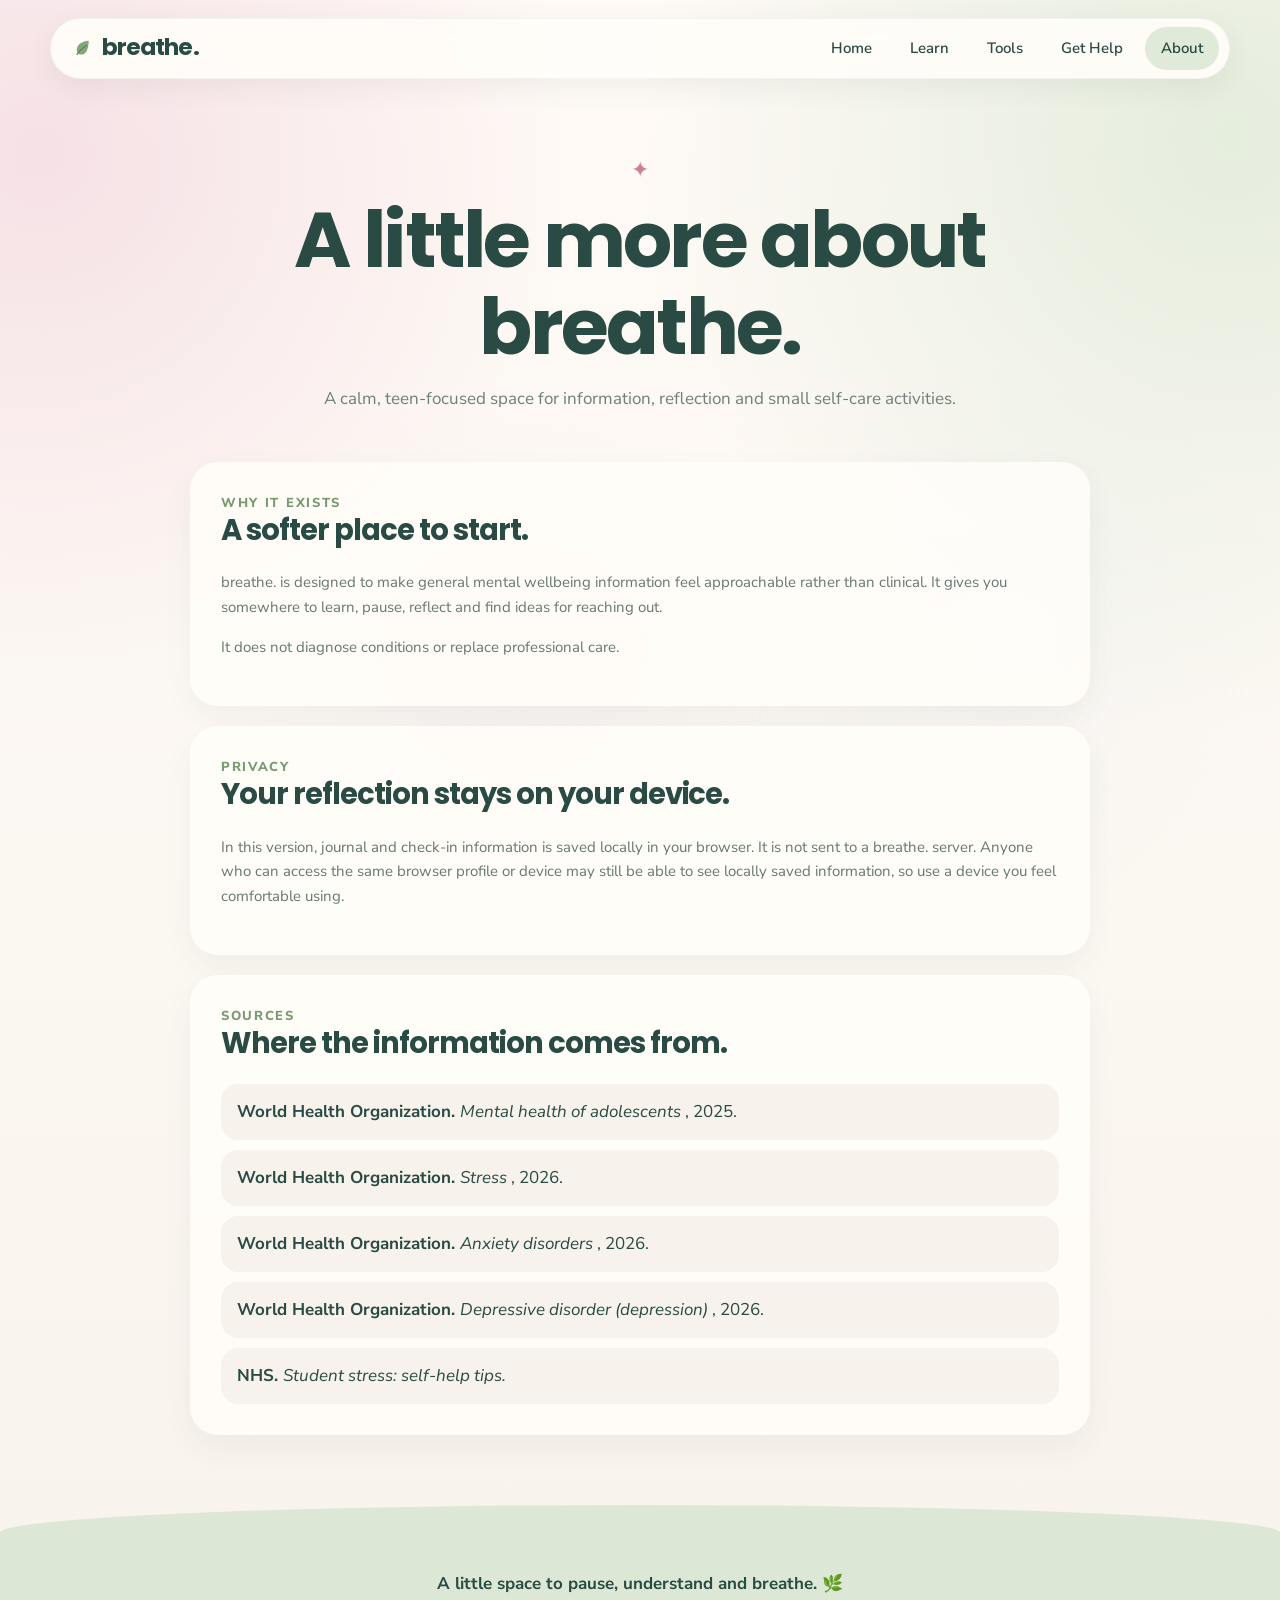
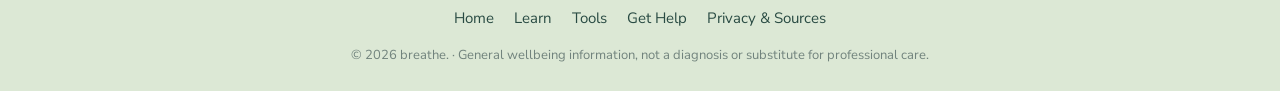
==== about.html @ f7c836f3 "Add files via upload" ====
<!DOCTYPE html>
<html lang="en">
<head>

  <meta charset="UTF-8">

  <meta name="viewport"
        content="width=device-width, initial-scale=1.0">

  <title>About · breathe.</title>

  <meta name="description"
        content="Learn about breathe., privacy and sources.">

  <link rel="stylesheet" href="style.css">

  <script src="script.js" defer></script>

</head>


<body>


<header class="site-header">

  <nav class="navbar" aria-label="Main navigation">


    <a
      class="brand"
      href="index.html"
      aria-label="breathe. home">

      <svg
        class="brand-leaf"
        viewBox="0 0 32 32"
        aria-hidden="true">

        <path
          d="M25.8 5.4C16.2 6.2 8.9 10.5 8.4 18.1c-.3 4.6 2.8 7.8 7 7.5 7.4-.5 10.1-9.2 10.4-20.2Z"
          fill="#86a77c"/>

        <path
          d="M8.6 25.5c3.5-5.2 8-9.2 13.9-13.3"
          fill="none"
          stroke="#587b59"
          stroke-width="1.7"
          stroke-linecap="round"/>

      </svg>

      <span>breathe.</span>

    </a>


    <button
      class="menu-toggle"
      type="button"
      aria-label="Open menu"
      aria-expanded="false">

      <span>☰</span>

    </button>


    <div class="nav-links">

      <a data-page="home" href="index.html">
        Home
      </a>

      <a data-page="learn" href="learn.html">
        Learn
      </a>

      <a data-page="tools" href="tools.html">
        Tools
      </a>

      <a data-page="help" href="support.html">
        Get Help
      </a>

      <a data-page="about" href="about.html">
        About
      </a>

    </div>

  </nav>

</header>



<main>


<section class="inner-hero">

  <span class="spark" aria-hidden="true">
    ✦
  </span>

  <h1>
    A little more about<br>
    breathe.
  </h1>

  <p>
    A calm, teen-focused space for information,
    reflection and small self-care activities.
  </p>

</section>



<section class="about-content">


  <article class="about-block">

    <div class="tool-label">
      WHY IT EXISTS
    </div>

    <h2>
      A softer place to start.
    </h2>

    <p>
      breathe. is designed to make general mental
      wellbeing information feel approachable rather
      than clinical. It gives you somewhere to learn,
      pause, reflect and find ideas for reaching out.
    </p>

    <p>
      It does not diagnose conditions or replace
      professional care.
    </p>

  </article>



  <article class="about-block">

    <div class="tool-label">
      PRIVACY
    </div>

    <h2>
      Your reflection stays on your device.
    </h2>

    <p>
      In this version, journal and check-in information
      is saved locally in your browser. It is not sent
      to a breathe. server.
      Anyone who can access the same browser profile
      or device may still be able to see locally saved
      information, so use a device you feel comfortable using.
    </p>

  </article>



  <article class="about-block">

    <div class="tool-label">
      SOURCES
    </div>

    <h2>
      Where the information comes from.
    </h2>


    <div class="source-list">

      <div class="source-item">

        <strong>
          World Health Organization.
        </strong>

        <em>
          Mental health of adolescents
        </em>,
        2025.

      </div>


      <div class="source-item">

        <strong>
          World Health Organization.
        </strong>

        <em>
          Stress
        </em>,
        2026.

      </div>


      <div class="source-item">

        <strong>
          World Health Organization.
        </strong>

        <em>
          Anxiety disorders
        </em>,
        2026.

      </div>


      <div class="source-item">

        <strong>
          World Health Organization.
        </strong>

        <em>
          Depressive disorder (depression)
        </em>,
        2026.

      </div>


      <div class="source-item">

        <strong>
          NHS.
        </strong>

        <em>
          Student stress: self-help tips.
        </em>

      </div>

    </div>

  </article>


</section>

</main>



<footer class="wave-footer">

  <div class="footer-inner">

    <p class="footer-lead">
      A little space to pause, understand and breathe. 🌿
    </p>

    <div class="footer-links">

      <a href="index.html">Home</a>
      <a href="learn.html">Learn</a>
      <a href="tools.html">Tools</a>
      <a href="support.html">Get Help</a>
      <a href="about.html">Privacy &amp; Sources</a>

    </div>

    <p class="footer-small">
      © <span class="year"></span> breathe.
      · General wellbeing information,
      not a diagnosis or substitute for professional care.
    </p>

  </div>

</footer>


</body>
</html>
---- style.css ----
@import url('https://fonts.googleapis.com/css2?family=Nunito+Sans:wght@400;500;600;700;800&family=Poppins:wght@600;700;800&display=swap');


:root{

  --cream:#fbf7f1;
  --paper:#fffdf9;

  --ink:#294b43;
  --muted:#6d807a;

  --sage:#dfead8;
  --sage-dark:#789a70;

  --pink:#f2d7df;
  --pink-dark:#c7798e;

  --lilac:#e8ddf0;
  --lilac-dark:#9276a8;

  --blue:#d9edf1;
  --blue-dark:#6197a8;

  --peach:#f7e7cf;

  --line:rgba(41,75,67,.10);

  --shadow:
    0 18px 45px rgba(79,91,83,.10);

  --radius:28px;
}



*{
  box-sizing:border-box;
}



html{
  scroll-behavior:smooth;
}



body{

  margin:0;

  min-width:320px;

  background:

    radial-gradient(
      circle at 3% 9%,
      rgba(242,215,223,.72),
      transparent 27%
    ),

    radial-gradient(
      circle at 96% 8%,
      rgba(223,234,216,.82),
      transparent 30%
    ),

    linear-gradient(
      180deg,
      #fffaf6 0%,
      #fbf7f1 58%,
      #f8f2eb 100%
    );

  color:var(--ink);

  font-family:
    "Nunito Sans",
    Arial,
    sans-serif;

  font-size:17px;

  line-height:1.65;
}



body:before{

  content:"";

  position:fixed;

  inset:0;

  pointer-events:none;

  background:

    radial-gradient(
      circle at 40% 72%,
      rgba(232,221,240,.16),
      transparent 26%
    ),

    radial-gradient(
      circle at 78% 72%,
      rgba(217,237,241,.14),
      transparent 24%
    );

  z-index:-1;

}



img{
  max-width:100%;
  display:block;
}



button,
input,
textarea{
  font:inherit;
}



button{
  cursor:pointer;
}



a{
  color:inherit;
}



h1,
h2,
h3,
p{
  margin-top:0;
}



h1,
h2,
h3{

  font-family:
    "Poppins",
    Arial,
    sans-serif;

  line-height:1.12;

  letter-spacing:-.035em;

}



h1{
  font-size:
    clamp(
      48px,
      6.2vw,
      78px
    );
}



h2{
  font-size:
    clamp(
      34px,
      4vw,
      52px
    );
}



h3{
  font-size:25px;
}



.container{
  width:min(
    1180px,
    calc(100% - 48px)
  );

  margin-inline:auto;
}



/* =========================
   NAVIGATION
========================= */

.site-header{

  padding:
    18px
    22px
    0;

  position:relative;

  z-index:20;

}



.navbar{

  width:min(
    1180px,
    100%
  );

  margin:auto;

  min-height:58px;

  padding:
    8px
    10px
    8px
    20px;

  background:
    rgba(
      255,
      253,
      249,
      .91
    );

  border:
    1px solid
    rgba(
      41,
      75,
      67,
      .05
    );

  border-radius:999px;

  box-shadow:
    0 8px 28px
    rgba(
      60,
      74,
      68,
      .07
    );

  display:flex;

  align-items:center;

  justify-content:space-between;

  gap:20px;

  backdrop-filter:blur(12px);

}



.brand{

  display:inline-flex;

  align-items:center;

  gap:9px;

  text-decoration:none;

  font-family:
    "Poppins",
    Arial,
    sans-serif;

  font-weight:700;

  font-size:23px;

  letter-spacing:-.04em;

}



.brand-leaf{

  width:22px;

  height:22px;

  display:block;

}



.nav-links{

  display:flex;

  align-items:center;

  gap:6px;

}



.nav-links a{

  text-decoration:none;

  color:var(--ink);

  font-size:15px;

  font-weight:600;

  padding:
    9px
    16px;

  border-radius:999px;

  transition:
    transform .2s ease,
    background .2s ease;

}



.nav-links a:hover,
.nav-links a:focus-visible{

  background:#f3eee8;

  outline:none;

  transform:translateY(-1px);

}



.nav-links a.current-home{
  background:var(--sage);
}



.nav-links a.current-learn{
  background:var(--sage);
}



.nav-links a.current-tools{
  background:var(--sage);
}



.nav-links a.current-help{
  background:var(--pink);
}



.nav-links a.current-about{
  background:var(--sage);
}



.menu-toggle{

  display:none;

  border:0;

  background:transparent;

  width:44px;

  height:44px;

  border-radius:50%;

  color:var(--ink);

}



.menu-toggle:hover{
  background:#f1ece6;
}



/* =========================
   HOME HERO
========================= */

.page-hero{

  width:min(
    1180px,
    calc(100% - 48px)
  );

  margin:
    0 auto;

}



.home-hero{

  min-height:405px;

  display:grid;

  grid-template-columns:
    1fr
    1.05fr;

  align-items:center;

  gap:50px;

  padding:
    65px
    55px
    35px;

}



.hero-copy{
  position:relative;
  padding-left:0;
}



.eyebrow{

  margin-bottom:22px;

  color:var(--muted);

  font-size:15px;

  letter-spacing:.02em;

}



.spark{

  display:block;

  color:#cf8091;

  font-size:22px;

  line-height:1;

  margin-bottom:10px;

}



.hero-title{

  margin-bottom:20px;

  max-width:560px;

  font-size:
    clamp(
      50px,
      6vw,
      70px
    );

}



.hero-title .soft{
  color:var(--sage-dark);
}



.hero-sub{

  font-size:20px;

  margin-bottom:3px;

  color:#304b46;

}



.hero-question{

  color:var(--muted);

  font-size:16px;

}



.hero-art{

  position:relative;

  height:280px;

  display:flex;

  align-items:center;

  justify-content:center;

}



.landscape{

  width:min(
    520px,
    100%
  );

  aspect-ratio:1.55;

  border-radius:50%;

  overflow:hidden;

  position:relative;

  background:
    linear-gradient(
      180deg,
      #ecd9e1 0 62%,
      #b8ceb1 62% 100%
    );

  box-shadow:
    0 14px 34px
    rgba(
      82,
      92,
      83,
      .10
    );

}



.sun{

  position:absolute;

  width:68px;

  height:68px;

  border-radius:50%;

  background:#f8dea2;

  left:38%;

  top:13%;

}



.hill1,
.hill2{

  position:absolute;

  left:-4%;

  right:-4%;

  border-radius:
    50% 50% 0 0;

}



.hill1{

  height:120px;

  bottom:-55px;

  background:#94ad8c;

  transform:rotate(-3deg);

}



.hill2{

  height:95px;

  bottom:-38px;

  background:#abc5a4;

  transform:
    translateX(-70px)
    rotate(3deg);

}



.art-stem{

  position:absolute;

  right:8%;

  bottom:0;

  width:5px;

  height:145px;

  background:#658263;

  border-radius:99px;

  transform:rotate(8deg);

}



.leaf{

  position:absolute;

  width:40px;

  height:22px;

  background:#71936d;

  border-radius:
    100% 0 100% 0;

  transform:rotate(-35deg);

}



.leaf.a{
  right:2%;
  bottom:115px;
}



.leaf.b{

  right:8%;

  bottom:78px;

  transform:rotate(34deg);

}



.leaf.c{

  right:1%;

  bottom:57px;

  transform:rotate(-28deg);

}



.leaf.d{

  right:13%;

  bottom:98px;

  transform:
    rotate(-62deg)
    scale(.8);

}



/* =========================
   HOME CARDS
========================= */

.home-cards{

  width:min(
    1180px,
    calc(100% - 48px)
  );

  margin:
    0 auto;

  display:grid;

  grid-template-columns:
    repeat(4,1fr);

  gap:18px;

}



.home-card{

  min-height:276px;

  padding:
    28px
    22px
    22px;

  border-radius:25px;

  text-decoration:none;

  position:relative;

  overflow:hidden;

  box-shadow:
    0 13px 30px
    rgba(
      65,
      75,
      70,
      .08
    );

  transition:
    transform .2s ease,
    box-shadow .2s ease;

  border:
    1px solid
    rgba(
      255,
      255,
      255,
      .55
    );

}



.home-card:hover,
.home-card:focus-visible{

  transform:
    translateY(-5px);

  box-shadow:
    0 20px 40px
    rgba(
      65,
      75,
      70,
      .13
    );

  outline:none;

}



.card-lilac{
  background:var(--lilac);
}



.card-sage{
  background:var(--sage);
}



.card-pink{
  background:var(--pink);
}



.card-blue{
  background:var(--blue);
}



.card-icon{

  font-size:28px;

  line-height:1;

  margin-bottom:24px;

}



.home-card h3{

  font-size:20px;

  margin-bottom:8px;

}



.home-card p{

  font-size:15px;

  color:#647873;

  line-height:1.55;

  margin-bottom:24px;

}



.card-button{

  display:inline-flex;

  align-items:center;

  gap:8px;

  border-radius:999px;

  padding:
    8px
    15px;

  color:#fff;

  font-size:13px;

  font-weight:800;

}



.lilac-btn{
  background:var(--lilac-dark);
}



.sage-btn{
  background:var(--sage-dark);
}



.pink-btn{
  background:var(--pink-dark);
}



.blue-btn{
  background:var(--blue-dark);
}



.card-deco{

  position:absolute;

  right:17px;

  bottom:17px;

  font-size:34px;

  opacity:.45;

}



.reassurance{

  width:min(
    730px,
    calc(100% - 48px)
  );

  margin:
    55px auto
    20px;

  padding:
    20px
    28px;

  background:#fff1d9;

  border-radius:24px;

  text-align:center;

  box-shadow:
    0 12px 30px
    rgba(
      91,
      80,
      65,
      .07
    );

}



.reassurance strong{

  font-family:"Poppins";

  font-size:18px;

}



.reassurance p{

  margin:
    2px
    0
    0;

  color:var(--muted);

  font-size:15px;

}



/* =========================
   FOOTER
========================= */

.wave-footer{

  margin-top:70px;

  padding:
    65px
    20px
    25px;

  background:#dce8d5;

  text-align:center;

  border-radius:
    50% 50% 0 0 /
    15% 15% 0 0;

}



.footer-inner{

  width:min(
    760px,
    100%
  );

  margin:auto;

}



.footer-lead{

  font-weight:700;

  margin-bottom:8px;

}



.footer-links{

  display:flex;

  justify-content:center;

  gap:20px;

  flex-wrap:wrap;

  margin:
    8px
    0
    14px;

}



.footer-links a{

  text-decoration:none;

  color:var(--ink);

  font-size:15px;

}



.footer-links a:hover{
  text-decoration:underline;
}



.footer-small{

  color:#71837d;

  font-size:13px;

  margin:0;

}



/* =========================
   INNER HERO
========================= */

.inner-hero{

  padding:
    80px
    20px
    48px;

  text-align:center;

}



.inner-hero h1{

  max-width:850px;

  margin:
    0 auto
    15px;

}



.inner-hero p{

  max-width:720px;

  margin:auto;

  color:var(--muted);

  font-size:17px;

}



.inner-hero .spark{
  margin-bottom:15px;
}



/* =========================
   LEARN
========================= */

.learn-grid{

  width:min(
    1180px,
    calc(100% - 48px)
  );

  margin:
    0 auto;

  display:grid;

  grid-template-columns:
    repeat(3,1fr);

  gap:22px;

}



.info-card{

  background:
    rgba(
      255,
      253,
      249,
      .90
    );

  border:
    1px solid
    rgba(
      41,
      75,
      67,
      .06
    );

  border-radius:28px;

  padding:27px;

  min-height:265px;

  box-shadow:
    0 12px 30px
    rgba(
      72,
      82,
      76,
      .07
    );

}



.info-icon{

  font-size:27px;

  margin-bottom:20px;

}



.info-card h2{

  font-size:28px;

  margin-bottom:10px;

}



.info-card > p{

  font-size:15px;

  color:var(--muted);

  min-height:72px;

}



.accordion-trigger{

  width:100%;

  min-height:44px;

  border:0;

  border-radius:999px;

  padding:
    8px
    15px;

  background:#eee7dc;

  color:var(--ink);

  display:flex;

  justify-content:space-between;

  align-items:center;

  font-weight:800;

  font-size:14px;

  margin-top:12px;

}



.accordion-trigger:hover{
  background:#e7ded1;
}



.accordion-trigger .plus{

  font-size:18px;

  font-weight:500;

}



.accordion-content{

  margin-top:13px;

  padding:
    15px
    16px;

  background:#faf5ed;

  border-radius:18px;

  color:#60736d;

  font-size:14px;

}



.accordion-content p{
  margin-bottom:8px;
}



.accordion-content ul{

  padding-left:20px;

  margin:
    6px
    0;

}



[hidden]{
  display:none !important;
}



.source-strip{

  width:min(
    1080px,
    calc(100% - 48px)
  );

  margin:
    40px
    auto
    70px;

  padding:
    28px
    34px;

  border-radius:28px;

  background:#dcebe4;

  display:flex;

  align-items:center;

  gap:30px;

}



.source-big{

  font-family:"Poppins";

  font-size:48px;

  color:#72966a;

  white-space:nowrap;

}



.source-strip h3{

  font-size:20px;

  margin-bottom:4px;

}



.source-strip p{

  margin:0;

  color:var(--muted);

  font-size:14px;

}



/* =========================
   TOOLS
========================= */

.tools-wrap{

  width:min(
    1180px,
    calc(100% - 48px)
  );

  margin:
    0 auto;

}



.tool-card{

  background:
    rgba(
      255,
      253,
      249,
      .91
    );

  border:
    1px solid
    rgba(
      41,
      75,
      67,
      .06
    );

  border-radius:30px;

  box-shadow:
    0 14px 35px
    rgba(
      72,
      82,
      76,
      .07
    );

}



.breathe-tool{

  padding:36px;

  display:grid;

  grid-template-columns:
    .85fr
    1.15fr;

  gap:42px;

  align-items:center;

}



.tool-label{

  color:#789a70;

  font-size:13px;

  font-weight:800;

  letter-spacing:.13em;

  text-transform:uppercase;

}



.tool-copy h2{

  font-size:36px;

  margin:
    8px
    0
    10px;

}



.tool-copy p{

  color:var(--muted);

  font-size:15px;

}



.breath-orb-wrap{

  display:flex;

  align-items:center;

  justify-content:center;

}



.breath-orb{

  width:205px;

  height:205px;

  border-radius:50%;

  background:
    radial-gradient(
      circle at 35% 30%,
      #f5dbe1,
      #e8d9ef 62%,
      #dbe9d7
    );

  box-shadow:
    0 20px 45px
    rgba(
      115,
      117,
      108,
      .13
    );

  display:flex;

  align-items:center;

  justify-content:center;

  transition:
    transform 4s
    ease-in-out;

}



.breath-orb span{

  font-family:"Poppins";

  font-size:18px;

}



.tool-actions{

  display:flex;

  gap:10px;

  flex-wrap:wrap;

  margin-top:18px;

}



.btn{

  border:0;

  border-radius:999px;

  padding:
    10px
    18px;

  min-height:44px;

  font-size:14px;

  font-weight:800;

  transition:
    transform .2s ease,
    filter .2s ease;

  text-decoration:none;

  display:inline-flex;

  align-items:center;

  justify-content:center;

}



.btn:hover{

  transform:
    translateY(-1px);

  filter:brightness(.98);

}



.btn-primary{

  background:var(--sage-dark);

  color:white;

}



.btn-soft{

  background:#eee7dc;

  color:var(--ink);

}



.btn-pink{

  background:var(--pink-dark);

  color:white;

}



/* =========================
   QUICK GROUNDING DRAW
========================= */

.grounding{

  margin-top:24px;

  display:grid;

  grid-template-columns:
    280px
    1fr;

  overflow:hidden;

}



.grounding-sidebar{

  background:#f7e8d0;

  padding:
    34px
    27px;

}



.grounding-sidebar .tool-label{
  color:#aa7d3d;
}



.grounding-sidebar h2{

  font-size:37px;

  margin:
    9px
    0
    8px;

}



.grounding-sidebar p{

  color:#718079;

  font-size:15px;

}



.step-list{

  display:grid;

  gap:12px;

  margin-top:28px;

}



.step-pill{

  border:0;

  text-align:left;

  background:#fffaf2;

  border-radius:22px;

  padding:
    15px
    14px;

  color:var(--ink);

  display:flex;

  align-items:center;

  gap:13px;

  opacity:.7;

}



.step-pill.active{

  opacity:1;

  box-shadow:
    0 7px 18px
    rgba(
      83,
      77,
      66,
      .08
    );

}



.step-number{

  font-weight:800;

  color:#aa7d3d;

}



.grounding-main{

  padding:
    42px
    44px;

}



.grounding-main h2{

  font-size:37px;

  margin:
    7px
    0
    7px;

}



.grounding-main > p{

  color:var(--muted);

  margin-bottom:8px;

}



.stage-meta{

  color:#78918a;

  font-size:14px;

  margin-bottom:2px;

}



.stage-name{

  font-size:16px;

  color:#60736d;

  text-transform:uppercase;

  letter-spacing:.04em;

}



.draw-prompt{

  margin:
    8px
    0
    4px;

  font-size:24px;

  font-family:"Poppins";

}



.draw-help{

  margin-bottom:18px;

  color:var(--muted);

  font-size:15px;

}



.canvas-wrap{

  background:#fffdf9;

  border:
    2px dashed
    #d9d2c8;

  border-radius:24px;

  padding:12px;

}



#groundingCanvas{

  display:block;

  width:100%;

  height:320px;

  background:#fffefa;

  border-radius:17px;

  touch-action:none;

  cursor:crosshair;

}



.draw-controls{

  display:flex;

  gap:9px;

  align-items:center;

  flex-wrap:wrap;

  margin-top:13px;

}



.color-label{

  display:flex;

  align-items:center;

  gap:8px;

  background:#f3eee6;

  border-radius:999px;

  padding:
    6px
    11px;

  font-size:13px;

  font-weight:700;

}



.color-label input{

  width:30px;

  height:30px;

  border:0;

  background:transparent;

  padding:0;

}



.grounding-next{

  margin-top:18px;

  display:flex;

  justify-content:space-between;

  gap:14px;

  align-items:center;

}



.grounding-next p{

  margin:0;

  color:var(--muted);

  font-size:14px;

}



.checkin-jump{

  display:none;

  margin-top:20px;

  padding:
    17px
    19px;

  background:#e3efdd;

  border-radius:20px;

}



.checkin-jump.show{

  display:flex;

  align-items:center;

  justify-content:space-between;

  gap:15px;

}



.checkin-jump p{

  margin:0;

  color:var(--ink);

  font-size:14px;

}



/* =========================
   CHECK IN
========================= */

.checkin{

  margin-top:24px;

  display:grid;

  grid-template-columns:
    280px
    1fr;

  overflow:hidden;

  margin-bottom:70px;

}



.checkin-sidebar{

  background:#eadcf0;

  padding:
    35px
    27px;

}



.checkin-sidebar .tool-label{
  color:#758d70;
}



.checkin-sidebar h2{

  font-size:39px;

  margin:
    9px
    0
    8px;

}



.checkin-sidebar p{

  color:#718079;

  font-size:15px;

}



.moods{

  padding:42px;

}



.moods h2{

  font-size:30px;

  margin-bottom:8px;

}



.moods > p{

  color:var(--muted);

  font-size:15px;

}



.mood-grid{

  display:flex;

  flex-wrap:wrap;

  gap:12px;

  margin-top:24px;

}



.mood{

  min-width:135px;

  min-height:52px;

  border:
    1px solid
    transparent;

  background:#f8f4ee;

  color:var(--ink);

  border-radius:18px;

  padding:
    11px
    15px;

  font-weight:700;

  text-align:left;

}



.mood:hover,
.mood.selected{

  border-color:#c7b5d2;

  background:#fff;

}



.mood-status{

  margin-top:18px;

  color:#78918a;

  font-size:14px;

  min-height:24px;

}



/* =========================
   JOURNAL
========================= */

.journal-grid{

  width:min(
    1180px,
    calc(100% - 48px)
  );

  margin:
    0 auto
    70px;

  display:grid;

  grid-template-columns:
    1fr
    1fr;

  gap:22px;

}



.journal-card{

  padding:32px;

}



.journal-card h2{

  font-size:31px;

}



.journal-card p{

  color:var(--muted);

  font-size:15px;

}



textarea{

  width:100%;

  min-height:190px;

  resize:vertical;

  border:
    1px solid
    #ded7cd;

  background:#fffefa;

  border-radius:20px;

  padding:16px;

  color:var(--ink);

  outline:none;

}



textarea:focus{

  border-color:#9eb59a;

  box-shadow:
    0 0 0 4px
    rgba(
      158,
      181,
      154,
      .18
    );

}



.status{

  color:#78918a;

  font-size:13px;

  margin-top:10px;

  min-height:20px;

}



/* =========================
   SUPPORT
========================= */

.support-grid{

  width:min(
    1050px,
    calc(100% - 48px)
  );

  margin:
    0 auto
    60px;

  display:grid;

  grid-template-columns:
    repeat(2,1fr);

  gap:20px;

}



.path-card{

  padding:31px;

  background:
    rgba(
      255,
      253,
      249,
      .91
    );

}



.path-card.sage{
  background:var(--sage);
}



.path-card.pink{
  background:var(--pink);
}



.path-card.blue{
  background:var(--blue);
}



.path-card.peach{
  background:var(--peach);
}



.path-card h2{

  font-size:29px;

  margin-bottom:8px;

}



.path-card p{

  color:var(--muted);

  font-size:15px;

}



.script-box{

  width:min(
    850px,
    calc(100% - 48px)
  );

  margin:
    0 auto
    70px;

  padding:30px;

  background:#fff1d9;

  border-radius:28px;

}



.script-box h2{

  font-size:28px;

}



.script-output{

  margin-top:16px;

  min-height:70px;

  padding:18px;

  background:#fffaf3;

  border-radius:18px;

  color:#62756f;

}



/* =========================
   ABOUT
========================= */

.about-content{

  width:min(
    900px,
    calc(100% - 48px)
  );

  margin:
    0 auto
    70px;

  display:grid;

  gap:20px;

}



.about-block{

  padding:31px;

  background:
    rgba(
      255,
      253,
      249,
      .91
    );

  border-radius:28px;

  box-shadow:
    0 12px 30px
    rgba(
      72,
      82,
      76,
      .06
    );

}



.about-block h2{

  font-size:29px;

}



.about-block p,
.about-block li{

  color:#667872;

  font-size:15px;

}



.about-block ul{

  padding-left:22px;

}



.source-list{

  display:grid;

  gap:10px;

}



.source-item{

  padding:
    14px
    16px;

  background:#f7f2eb;

  border-radius:17px;

}



/* =========================
   RESPONSIVE
========================= */

@media (max-width:1000px){

  .home-cards{

    grid-template-columns:
      repeat(2,1fr);

  }


  .learn-grid{

    grid-template-columns:
      repeat(2,1fr);

  }


  .home-hero{

    grid-template-columns:
      1fr
      1fr;

    padding-inline:30px;

  }


  .breathe-tool{

    grid-template-columns:1fr;

  }

}



@media (max-width:760px){

  body{
    font-size:16px;
  }


  .site-header{

    padding:
      12px
      12px
      0;

  }


  .navbar{

    border-radius:24px;

    padding-left:15px;

  }


  .menu-toggle{
    display:block;
  }


  .nav-links{

    display:none;

    position:absolute;

    top:76px;

    left:12px;

    right:12px;

    padding:10px;

    background:
      rgba(
        255,
        253,
        249,
        .98
      );

    border-radius:24px;

    box-shadow:var(--shadow);

    flex-direction:column;

    align-items:stretch;

  }


  .nav-links.open{
    display:flex;
  }


  .nav-links a{
    text-align:center;
  }


  .home-hero{

    min-height:auto;

    grid-template-columns:1fr;

    padding:
      55px
      22px
      30px;

    gap:20px;

  }


  .hero-title{
    font-size:48px;
  }


  .hero-art{
    height:235px;
  }


  .landscape{
    width:94%;
  }


  .home-cards,
  .learn-grid,
  .support-grid,
  .journal-grid{

    grid-template-columns:1fr;

  }


  .home-cards,
  .learn-grid,
  .tools-wrap,
  .support-grid,
  .journal-grid{

    width:min(
      calc(100% - 28px),
      600px
    );

  }


  .source-strip{

    width:min(
      calc(100% - 28px),
      600px
    );

    flex-direction:column;

    align-items:flex-start;

  }


  .source-big{
    font-size:40px;
  }


  .grounding,
  .checkin{

    grid-template-columns:1fr;

  }


  .grounding-sidebar,
  .checkin-sidebar{

    padding:28px;

  }


  .step-list{

    grid-template-columns:
      1fr
      1fr;

  }


  .step-pill{
    font-size:13px;
  }


  .grounding-main,
  .moods{

    padding:27px;

  }


  .grounding-main h2{
    font-size:31px;
  }


  #groundingCanvas{
    height:270px;
  }


  .grounding-next{

    flex-direction:column;

    align-items:stretch;

  }


  .checkin-jump.show{

    flex-direction:column;

    align-items:stretch;

  }


  .inner-hero{

    padding:
      55px
      20px
      35px;

  }


  .inner-hero h1{
    font-size:45px;
  }

}



@media (max-width:470px){

  .container{

    width:
      calc(100% - 28px);

  }


  .home-card{
    min-height:250px;
  }


  .hero-title{
    font-size:43px;
  }


  .step-list{
    grid-template-columns:1fr;
  }


  .mood-grid{

    display:grid;

    grid-template-columns:
      1fr
      1fr;

  }


  .mood{
    min-width:0;
  }

}



@media (prefers-reduced-motion:reduce){

  *{

    scroll-behavior:auto !important;

    transition:none !important;

    animation:none !important;

  }

}
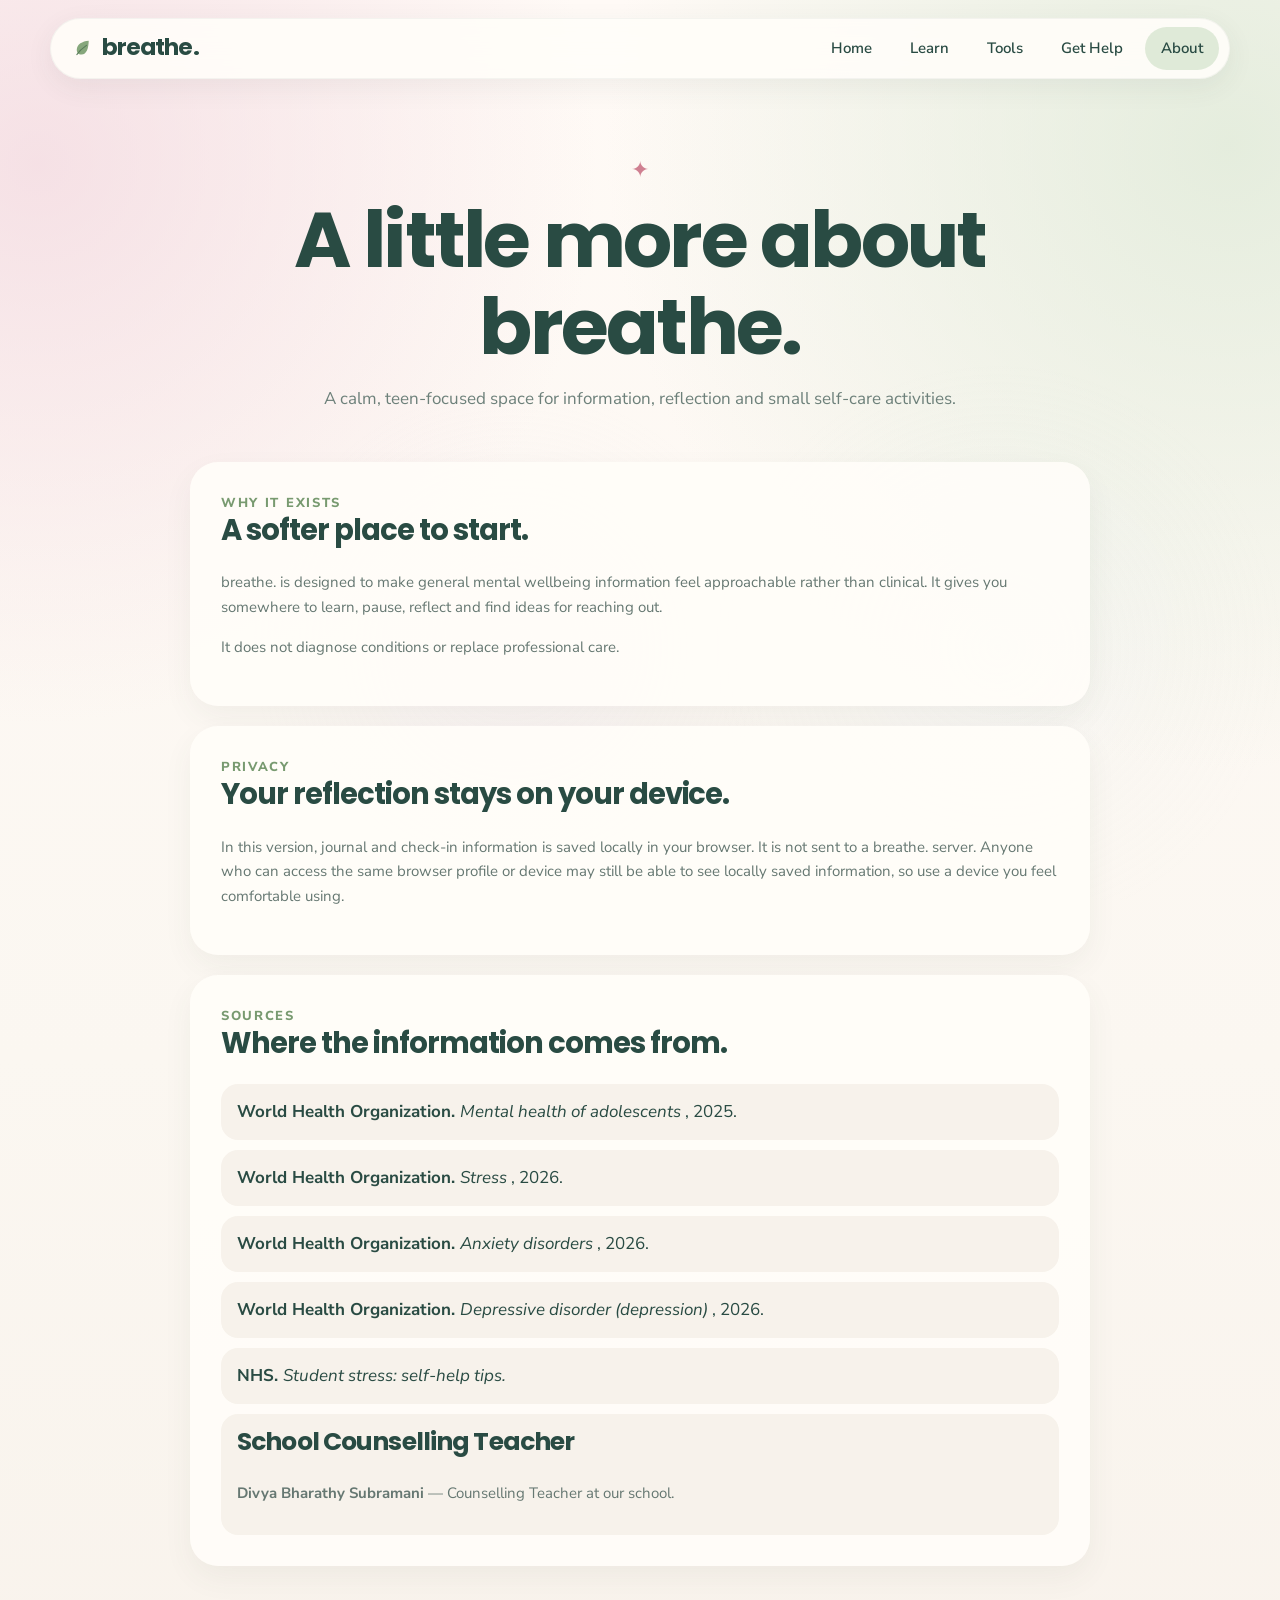
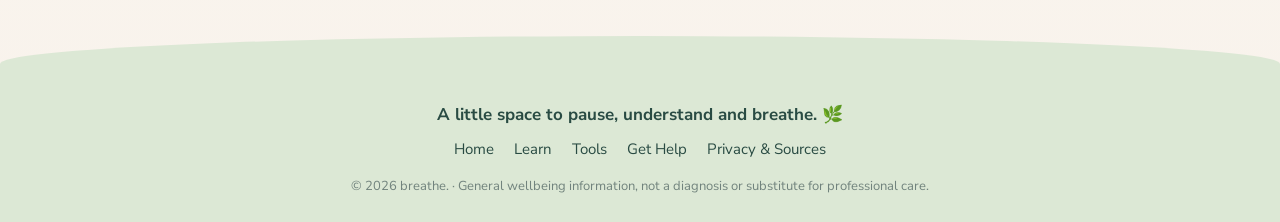
==== commit 6454e326: "Add files via upload" ====
--- a/about.html
+++ b/about.html
@@ -252,6 +252,13 @@
 
       </div>
 
+<div class="source-item">
+    <h3>School Counselling Teacher</h3>
+    <p>
+        <strong>Divya Bharathy Subramani</strong> — Counselling Teacher at our school.
+    </p>
+</div>
+
     </div>
 
   </article>
